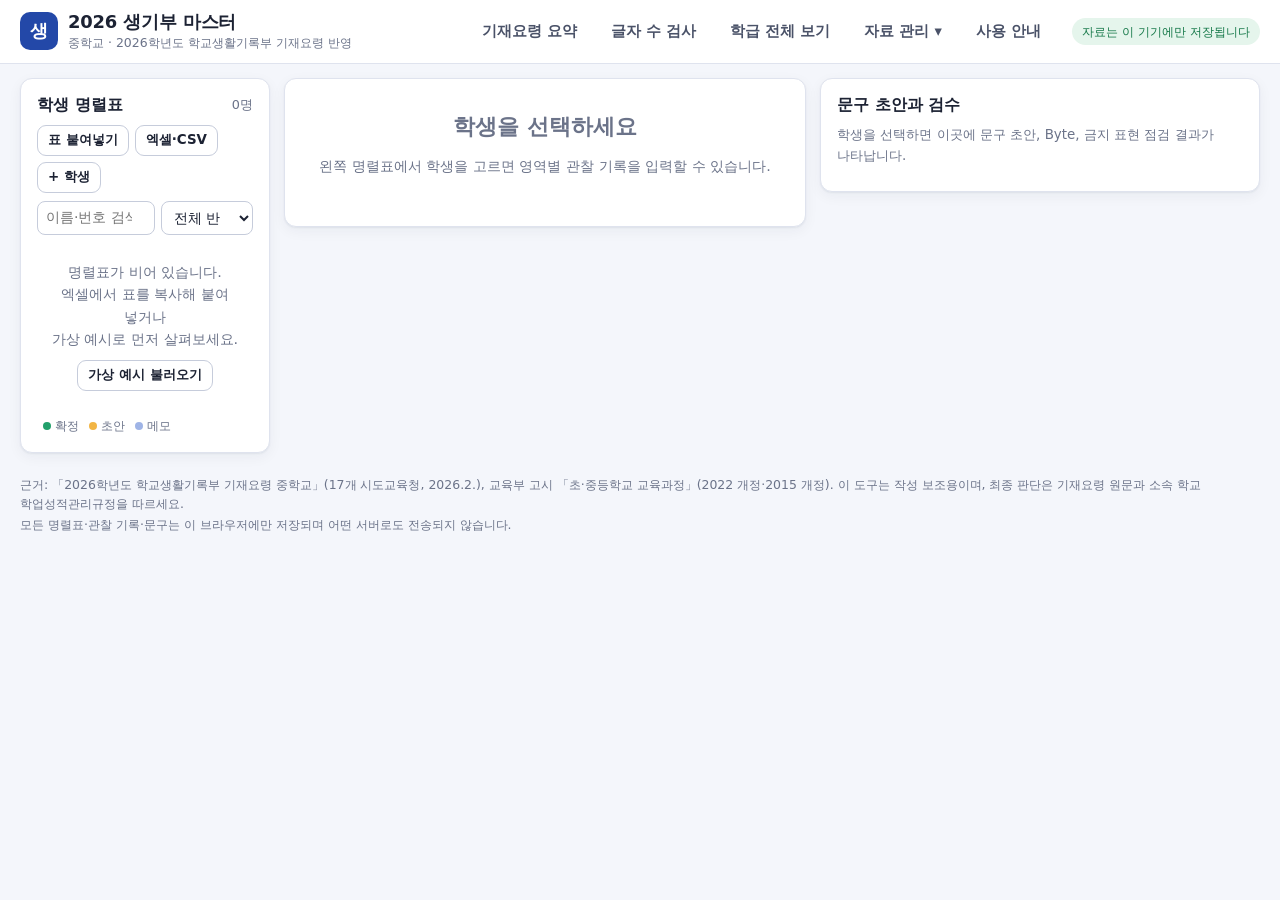
==== school-record/index.html @ bfdf7d40 "2026 생기부 마스터(중학교) 웹 앱 1차 구현 - 2026학년도 학교생활기록부 기재요령(중학교) 기반 규칙: 영역별 최대 글자 수,   나이스 Byte 계산(한글 3, 영문·숫" ====
<!DOCTYPE html>
<html lang="ko">
<head>
<meta charset="UTF-8">
<meta name="viewport" content="width=device-width, initial-scale=1">
<meta name="description" content="2026학년도 학교생활기록부 기재요령(중학교)과 2022 개정 교육과정을 반영한 생활기록부 작성 도우미. 모든 자료는 사용자의 브라우저에만 저장됩니다.">
<meta name="theme-color" content="#2348a8">
<title>2026 생기부 마스터 · 중학교</title>
<link rel="manifest" href="manifest.webmanifest">
<link rel="icon" href="icon.svg" type="image/svg+xml">
<link rel="apple-touch-icon" href="icon-192.png">
<link rel="stylesheet" href="app.css">
</head>
<body>
<a class="skip" href="#main">본문 바로가기</a>

<header class="topbar">
  <div class="brand">
    <span class="logo" aria-hidden="true">생</span>
    <div>
      <h1>2026 생기부 마스터</h1>
      <p>중학교 · 2026학년도 학교생활기록부 기재요령 반영</p>
    </div>
  </div>
  <nav class="top-actions" aria-label="도구">
    <button type="button" class="btn ghost" data-open="guide-dialog">기재요령 요약</button>
    <button type="button" class="btn ghost" data-open="count-dialog">글자 수 검사</button>
    <button type="button" class="btn ghost" id="bulk-toggle" aria-pressed="false">학급 전체 보기</button>
    <div class="menu">
      <button type="button" class="btn ghost" id="data-menu-btn" aria-haspopup="true" aria-expanded="false">자료 관리 ▾</button>
      <div class="menu-list" id="data-menu" hidden>
        <button type="button" id="backup-btn">백업 파일 저장(.json)</button>
        <button type="button" id="restore-btn">백업 파일 불러오기</button>
        <button type="button" id="demo-btn">가상 예시 불러오기</button>
        <hr>
        <button type="button" id="wipe-btn" class="danger">이 기기의 자료 모두 지우기</button>
      </div>
    </div>
    <button type="button" class="btn ghost" data-open="help-dialog">사용 안내</button>
  </nav>
  <div class="save-state" id="save-state" role="status" aria-live="polite">이 기기에만 저장됨</div>
</header>

<main id="main" class="layout">
  <!-- 명렬표 -->
  <aside class="panel roster" aria-labelledby="roster-title">
    <div class="panel-head">
      <h2 id="roster-title">학생 명렬표</h2>
      <span class="count" id="roster-count">0명</span>
    </div>
    <div class="roster-actions">
      <button type="button" class="btn small" id="paste-roster-btn">표 붙여넣기</button>
      <button type="button" class="btn small" id="file-roster-btn">엑셀·CSV</button>
      <button type="button" class="btn small" id="add-student-btn">+ 학생</button>
    </div>
    <div class="roster-filter">
      <label class="sr-only" for="roster-search">학생 검색</label>
      <input id="roster-search" type="search" placeholder="이름·번호 검색">
      <label class="sr-only" for="roster-class">반 선택</label>
      <select id="roster-class"><option value="">전체 반</option></select>
    </div>
    <ol class="student-list" id="student-list"></ol>
    <p class="legend"><span class="dot st-done"></span>확정 <span class="dot st-draft"></span>초안 <span class="dot st-memo"></span>메모</p>
  </aside>

  <!-- 작성 영역 -->
  <section class="panel work" id="work" aria-label="관찰 기록 작성"></section>

  <!-- 문구 -->
  <section class="panel output" id="output" aria-label="문구 초안과 검수"></section>

  <!-- 학급 전체 보기 -->
  <section class="panel bulk" id="bulk" aria-label="학급 전체 보기" hidden></section>
</main>

<footer class="foot">
  <p>근거: 「2026학년도 학교생활기록부 기재요령 중학교」(17개 시도교육청, 2026.2.), 교육부 고시 「초·중등학교 교육과정」(2022 개정·2015 개정). 이 도구는 작성 보조용이며, 최종 판단은 기재요령 원문과 소속 학교 학업성적관리규정을 따르세요.</p>
  <p>모든 명렬표·관찰 기록·문구는 이 브라우저에만 저장되며 어떤 서버로도 전송되지 않습니다.</p>
</footer>

<input type="file" id="file-input" accept=".xlsx,.csv,.txt" hidden>
<input type="file" id="restore-input" accept=".json,application/json" hidden>

<!-- 명렬표 가져오기 -->
<dialog id="roster-dialog" class="dialog wide" aria-labelledby="roster-dialog-title">
  <form method="dialog" class="dialog-body" id="roster-form">
    <h2 id="roster-dialog-title">명렬표 불러오기</h2>
    <div id="roster-paste-wrap">
      <p class="hint">엑셀이나 나이스에서 <b>학년·반·번호·이름</b> 열을 복사해 붙여 넣거나, 이름만 한 줄에 하나씩 입력하세요.</p>
      <label class="sr-only" for="roster-paste">명렬표 붙여넣기</label>
      <textarea id="roster-paste" rows="7" placeholder="2	1	1	김하늘&#10;2	1	2	이바다"></textarea>
    </div>
    <div id="sheet-pick-wrap" hidden>
      <label>워크시트 <select id="sheet-pick"></select></label>
    </div>
    <div id="roster-map" class="map-grid"></div>
    <div class="table-wrap"><table class="preview" id="roster-preview"></table></div>
    <label class="check"><input type="checkbox" id="roster-replace"> 기존 명렬표를 지우고 새로 불러오기 (체크하지 않으면 추가)</label>
    <p class="hint" id="roster-default-hint"></p>
    <div class="dialog-actions">
      <button type="button" class="btn" value="cancel" data-close>취소</button>
      <button type="button" class="btn primary" id="roster-apply">명렬표 적용</button>
    </div>
  </form>
</dialog>

<!-- 성취기준 선택 -->
<dialog id="std-dialog" class="dialog wide" aria-labelledby="std-dialog-title">
  <div class="dialog-body">
    <h2 id="std-dialog-title">성취기준 선택</h2>
    <p class="hint" id="std-source"></p>
    <label class="sr-only" for="std-search">성취기준 검색</label>
    <input id="std-search" type="search" placeholder="코드·내용 검색">
    <div class="std-list" id="std-list"></div>
    <details class="std-add">
      <summary>교육과정 문서에서 성취기준 붙여넣어 추가</summary>
      <p class="hint">교육과정 원문(국가교육과정정보센터 등)에서 성취기준 부분을 복사해 붙여 넣으면 <code>[코드] 내용</code> 형식을 찾아 이 과목에 추가합니다. 학교자율시간 과목도 같은 방법으로 넣을 수 있습니다.</p>
      <label class="sr-only" for="std-paste">성취기준 붙여넣기</label>
      <textarea id="std-paste" rows="5" placeholder="[9과01-01] …&#10;[9과01-02] …"></textarea>
      <div class="row-end"><span id="std-parse-result" class="hint"></span><button type="button" class="btn small" id="std-add-btn">추출해서 추가</button></div>
    </details>
    <div class="dialog-actions">
      <button type="button" class="btn primary" data-close>완료</button>
    </div>
  </div>
</dialog>

<!-- 최종 확인 체크리스트 -->
<dialog id="confirm-dialog" class="dialog" aria-labelledby="confirm-title">
  <div class="dialog-body">
    <h2 id="confirm-title">최종 확인</h2>
    <p class="hint">기재요령 p.19 「학교생활기록부 작성 시 유의사항」 4에 따라 확정 전에 확인하세요.</p>
    <ul class="checklist" id="confirm-list"></ul>
    <label class="check subtle"><input type="checkbox" id="confirm-skip"> 이번 작업 동안 다시 묻지 않기 (새로 고침하면 다시 물음)</label>
    <div class="dialog-actions">
      <button type="button" class="btn" data-close>취소</button>
      <button type="button" class="btn primary" id="confirm-ok" disabled>확정하기</button>
    </div>
  </div>
</dialog>

<!-- AI용 프롬프트 -->
<dialog id="prompt-dialog" class="dialog wide" aria-labelledby="prompt-title">
  <div class="dialog-body">
    <h2 id="prompt-title">AI 윤문 보조용 프롬프트</h2>
    <p class="notice warn">학생 이름과 반·번호는 ‘학생’으로 바꿨습니다. 그래도 외부 AI 서비스에 붙여 넣기 전에 개인정보가 남아 있지 않은지 직접 확인하세요. AI가 만든 문장은 그대로 입력할 수 없습니다(기재요령 p.19 유의사항 4-다).</p>
    <label class="sr-only" for="prompt-text">프롬프트</label>
    <textarea id="prompt-text" rows="16" readonly></textarea>
    <div class="dialog-actions">
      <button type="button" class="btn" data-close>닫기</button>
      <button type="button" class="btn primary" id="prompt-copy">프롬프트 복사</button>
    </div>
  </div>
</dialog>

<!-- 글자 수 검사 -->
<dialog id="count-dialog" class="dialog wide" aria-labelledby="count-title">
  <div class="dialog-body">
    <h2 id="count-title">글자 수 · 금지 표현 검사</h2>
    <p class="hint">완성한 문구를 붙여 넣으면 나이스 Byte(한글 3·영문/숫자/엔터 1)와 기재 금지 표현을 확인합니다.</p>
    <div class="count-row">
      <label>영역
        <select id="count-area"></select>
      </label>
    </div>
    <label class="sr-only" for="count-text">검사할 문구</label>
    <textarea id="count-text" rows="9" placeholder="여기에 문구를 붙여 넣으세요."></textarea>
    <div id="count-result"></div>
    <div class="dialog-actions">
      <button type="button" class="btn primary" data-close>닫기</button>
    </div>
  </div>
</dialog>

<!-- 기재요령 요약 -->
<dialog id="guide-dialog" class="dialog wide" aria-labelledby="guide-title">
  <div class="dialog-body">
    <h2 id="guide-title">2026학년도 기재요령 핵심 요약 (중학교)</h2>
    <div id="guide-body" class="guide-body"></div>
    <div class="dialog-actions">
      <button type="button" class="btn primary" data-close>닫기</button>
    </div>
  </div>
</dialog>

<!-- 사용 안내 -->
<dialog id="help-dialog" class="dialog wide" aria-labelledby="help-title">
  <div class="dialog-body">
    <h2 id="help-title">사용 안내</h2>
    <ol class="help-steps">
      <li><b>명렬표</b> — 엑셀·나이스에서 학년·반·번호·이름을 복사해 <em>표 붙여넣기</em> 하거나 .xlsx·.csv 파일을 고릅니다.</li>
      <li><b>영역 선택</b> — 교과 세특, 자율·자치활동(3학년은 자율활동), 동아리활동, 진로활동, 행동특성 및 종합의견 가운데 고릅니다. 학년에 따라 명칭과 교육과정(2022·2015 개정)이 자동으로 바뀝니다.</li>
      <li><b>관찰 기록</b> — 수업·활동에서 직접 본 장면, 학생의 구체적 행동, 변화를 적습니다. 여러 번 나누어 누가기록할 수 있습니다.</li>
      <li><b>특장점 키워드</b> — 관찰로 확인한 특장점만 고릅니다. 키워드는 평가 문장으로 바뀝니다.</li>
      <li><b>문구 만들기</b> — 앱 안에서 관찰 기록을 문장으로 조합합니다(외부 전송 없음). 기록에 없는 내용은 만들지 않습니다.</li>
      <li><b>검수·확정</b> — Byte, 금지 표현, 이름 포함 여부를 확인하고 고친 뒤 체크리스트를 거쳐 확정합니다.</li>
      <li><b>내보내기</b> — <em>학급 전체 보기</em>에서 확정 문구를 복사하거나 CSV·TXT로 저장해 나이스에 입력합니다.</li>
    </ol>
    <h3>자료 보관</h3>
    <ul>
      <li>자료는 이 브라우저(기기)에만 저장됩니다. 다른 기기에서 이어 쓰려면 <em>자료 관리 → 백업 파일 저장</em>으로 파일을 옮긴 뒤 불러오세요.</li>
      <li>공용 컴퓨터에서는 작업 후 백업 파일을 저장하고 <em>이 기기의 자료 모두 지우기</em>를 누르세요.</li>
      <li>브라우저의 방문 기록·사이트 데이터를 지우면 저장 자료도 지워집니다. 정기적으로 백업하세요.</li>
    </ul>
    <h3>홈 화면에 추가</h3>
    <ul>
      <li>갤럭시·Chrome: 오른쪽 위 메뉴(⋮) → <em>홈 화면에 추가</em> 또는 <em>앱 설치</em></li>
      <li>아이폰·Safari: 공유 버튼 → <em>홈 화면에 추가</em></li>
    </ul>
    <div class="dialog-actions">
      <button type="button" class="btn primary" data-close>확인</button>
    </div>
  </div>
</dialog>

<div class="toast" id="toast" role="status" aria-live="polite" hidden></div>

<script src="rules.js"></script>
<script src="korean.js"></script>
<script src="compose.js"></script>
<script src="standards.js"></script>
<script src="standards-data.js"></script>
<script src="xlsx-lite.js"></script>
<script src="app.js"></script>
</body>
</html>
---- school-record/app.css ----
:root {
  --bg: #f4f6fb;
  --surface: #ffffff;
  --surface-2: #f7f8fc;
  --line: #dfe3ee;
  --line-strong: #c6ccdb;
  --text: #1c2233;
  --text-2: #4a5268;
  --muted: #6b7389;
  --primary: #2348a8;
  --primary-2: #e8eefc;
  --primary-ink: #ffffff;
  --ok: #17794a;
  --ok-bg: #e5f5ec;
  --warn: #9a5b00;
  --warn-bg: #fff3dc;
  --err: #b42318;
  --err-bg: #fdeceb;
  --info: #31588f;
  --info-bg: #eaf1fb;
  --radius: 12px;
  --shadow: 0 1px 2px rgba(20, 30, 60, 0.06), 0 4px 14px rgba(20, 30, 60, 0.05);
  --font: "Pretendard", "Apple SD Gothic Neo", "Malgun Gothic", "맑은 고딕", "Noto Sans KR", system-ui, sans-serif;
}
* { box-sizing: border-box; }
html { font-size: 16px; }
body { margin: 0; font-family: var(--font); color: var(--text); background: var(--bg); line-height: 1.55; word-break: keep-all; }
button, input, select, textarea { font: inherit; color: inherit; }
h1, h2, h3, h4 { margin: 0; line-height: 1.3; }
.sr-only { position: absolute; width: 1px; height: 1px; overflow: hidden; clip: rect(0 0 0 0); white-space: nowrap; }
.skip { position: absolute; left: -999px; top: 0; background: var(--primary); color: #fff; padding: 8px 12px; z-index: 10; }
.skip:focus { left: 8px; }
:focus-visible { outline: 3px solid #7aa2ff; outline-offset: 2px; }
[hidden] { display: none !important; }

/* ---------- 상단 ---------- */
.topbar { position: sticky; top: 0; z-index: 5; display: flex; align-items: center; gap: 16px; flex-wrap: wrap; padding: 10px 20px; background: var(--surface); border-bottom: 1px solid var(--line); }
.brand { display: flex; align-items: center; gap: 10px; margin-right: auto; }
.logo { display: grid; place-items: center; width: 38px; height: 38px; border-radius: 10px; background: var(--primary); color: #fff; font-weight: 800; font-size: 1.15rem; }
.brand h1 { font-size: 1.12rem; letter-spacing: -0.01em; }
.brand p { margin: 0; font-size: 0.78rem; color: var(--muted); }
.top-actions { display: flex; flex-wrap: wrap; gap: 4px; align-items: center; }
.save-state { font-size: 0.78rem; color: var(--ok); background: var(--ok-bg); padding: 4px 10px; border-radius: 999px; white-space: nowrap; }
.save-state.pending { color: var(--warn); background: var(--warn-bg); }
.save-state.error { color: var(--err); background: var(--err-bg); }

/* ---------- 버튼 ---------- */
.btn { white-space: nowrap; display: inline-flex; align-items: center; justify-content: center; gap: 6px; min-height: 36px; padding: 6px 14px; border-radius: 9px; border: 1px solid var(--line-strong); background: var(--surface); cursor: pointer; font-size: 0.92rem; font-weight: 600; color: var(--text); }
.btn:hover { background: var(--surface-2); }
.btn.primary { background: var(--primary); border-color: var(--primary); color: var(--primary-ink); }
.btn.primary:hover { background: #1c3c8f; }
.btn.ghost { border-color: transparent; background: transparent; color: var(--text-2); }
.btn.ghost:hover, .btn.ghost[aria-pressed="true"] { background: var(--primary-2); color: var(--primary); }
.btn.small { min-height: 30px; padding: 4px 10px; font-size: 0.84rem; }
.btn.danger { color: var(--err); border-color: #f1b8b2; }
.btn:disabled { opacity: 0.45; cursor: not-allowed; }
.link-btn { border: 0; background: none; color: var(--primary); cursor: pointer; padding: 0; font-weight: 600; font-size: 0.86rem; }
.icon-btn { border: 0; background: none; color: var(--muted); cursor: pointer; padding: 4px 6px; border-radius: 6px; font-size: 0.85rem; }
.icon-btn:hover { background: var(--err-bg); color: var(--err); }

.menu { position: relative; }
.menu-list { position: absolute; right: 0; top: calc(100% + 4px); min-width: 230px; background: var(--surface); border: 1px solid var(--line); border-radius: 10px; box-shadow: var(--shadow); padding: 6px; z-index: 20; }
.menu-list button { display: block; width: 100%; text-align: left; border: 0; background: none; padding: 9px 10px; border-radius: 7px; cursor: pointer; font-size: 0.9rem; }
.menu-list button:hover { background: var(--surface-2); }
.menu-list .danger { color: var(--err); }
.menu-list hr { border: 0; border-top: 1px solid var(--line); margin: 4px 0; }

/* ---------- 레이아웃 ---------- */
.layout { display: grid; grid-template-columns: 250px minmax(0, 1fr) minmax(0, 440px); gap: 14px; padding: 14px 20px; max-width: 1600px; margin: 0 auto; align-items: start; }
.layout.bulk-mode { grid-template-columns: 250px minmax(0, 1fr); }
.layout.bulk-mode .work, .layout.bulk-mode .output { display: none; }
.panel { background: var(--surface); border: 1px solid var(--line); border-radius: var(--radius); box-shadow: var(--shadow); padding: 16px; min-width: 0; }
.panel-head { display: flex; align-items: center; justify-content: space-between; gap: 8px; margin-bottom: 10px; }
.panel-head h2 { font-size: 1rem; }
.count { font-size: 0.8rem; color: var(--muted); }

/* ---------- 명렬표 ---------- */
.roster { position: sticky; top: 74px; max-height: calc(100vh - 90px); display: flex; flex-direction: column; }
.roster-actions { display: flex; flex-wrap: wrap; gap: 6px; margin-bottom: 8px; }
.roster-filter { display: grid; grid-template-columns: 1fr 92px; gap: 6px; margin-bottom: 8px; }
.roster-filter input, .roster-filter select { min-width: 0; width: 100%; min-height: 34px; border: 1px solid var(--line-strong); border-radius: 8px; padding: 4px 8px; background: #fff; font-size: 0.88rem; }
.student-list { list-style: none; margin: 0; padding: 0; overflow-y: auto; flex: 1; min-height: 120px; }
.student-list li { margin: 0; }
.student-btn { display: grid; grid-template-columns: 52px 1fr auto; align-items: center; gap: 6px; width: 100%; padding: 7px 8px; border: 0; border-radius: 8px; background: none; cursor: pointer; text-align: left; font-size: 0.92rem; }
.student-btn:hover { background: var(--surface-2); }
.student-btn[aria-current="true"] { background: var(--primary-2); color: var(--primary); font-weight: 700; }
.student-btn .no { color: var(--muted); font-size: 0.78rem; font-variant-numeric: tabular-nums; }
.dots { display: inline-flex; gap: 3px; }
.dot { display: inline-block; width: 8px; height: 8px; border-radius: 50%; background: #e3e6ee; }
.dot.st-memo { background: #9fb4e6; }
.dot.st-draft { background: #f2b544; }
.dot.st-done { background: #22a06b; }
.legend { margin: 8px 0 0; font-size: 0.74rem; color: var(--muted); display: flex; gap: 4px; align-items: center; flex-wrap: wrap; }
.legend .dot { margin-left: 6px; }
.empty { text-align: center; color: var(--muted); font-size: 0.9rem; padding: 18px 6px; }
.empty .btn { margin-top: 10px; }

/* ---------- 작성 영역 ---------- */
.student-head { display: flex; align-items: baseline; gap: 10px; flex-wrap: wrap; margin-bottom: 12px; }
.student-head h2 { font-size: 1.2rem; }
.badge { display: inline-flex; align-items: center; padding: 2px 9px; border-radius: 999px; font-size: 0.76rem; font-weight: 700; background: var(--primary-2); color: var(--primary); }
.badge.alt { background: #f1ecfb; color: #5b3aa8; }
.tabs { display: flex; gap: 4px; flex-wrap: wrap; border-bottom: 1px solid var(--line); margin-bottom: 14px; }
.tab { border: 0; background: none; padding: 9px 12px 10px; font-weight: 700; color: var(--muted); cursor: pointer; border-bottom: 3px solid transparent; font-size: 0.93rem; }
.tab[aria-selected="true"] { color: var(--primary); border-bottom-color: var(--primary); }
.tab .lim { font-weight: 500; font-size: 0.74rem; color: var(--muted); margin-left: 3px; }

.guide-box { background: var(--info-bg); border-radius: 10px; padding: 8px 12px; margin-bottom: 14px; font-size: 0.86rem; color: #213a63; }
.guide-box summary { cursor: pointer; font-weight: 700; }
.guide-box ul { margin: 6px 0 2px; padding-left: 18px; }
.guide-box li { margin: 2px 0; }

.field-row { display: grid; grid-template-columns: repeat(auto-fit, minmax(170px, 1fr)); gap: 10px; margin-bottom: 12px; }
label.field { display: flex; flex-direction: column; gap: 4px; font-size: 0.84rem; font-weight: 700; color: var(--text-2); }
label.field input, label.field select, label.field textarea, .entry textarea, .entry input { border: 1px solid var(--line-strong); border-radius: 8px; padding: 7px 9px; background: #fff; font-weight: 400; font-size: 0.93rem; color: var(--text); width: 100%; }
textarea { resize: vertical; line-height: 1.6; }
.sub { font-weight: 400; color: var(--muted); font-size: 0.78rem; }

.section-title { display: flex; align-items: center; justify-content: space-between; margin: 18px 0 8px; gap: 8px; }
.section-title h3 { font-size: 0.98rem; }
.chips { display: flex; flex-wrap: wrap; gap: 6px; }
.chip { display: inline-flex; align-items: center; gap: 4px; border: 1px solid var(--line-strong); border-radius: 999px; padding: 4px 11px; font-size: 0.84rem; background: #fff; cursor: pointer; }
.chip[aria-pressed="true"] { background: var(--primary); border-color: var(--primary); color: #fff; }
.chip.static { cursor: default; background: var(--surface-2); }
.chip .x { border: 0; background: none; cursor: pointer; color: inherit; padding: 0 0 0 2px; font-size: 0.9rem; }
.kw-group { margin-bottom: 8px; }
.kw-group h4 { font-size: 0.78rem; color: var(--muted); margin-bottom: 4px; font-weight: 700; }

.std-selected { display: flex; flex-direction: column; gap: 6px; margin-bottom: 8px; }
.std-item { background: var(--surface-2); border: 1px solid var(--line); border-radius: 8px; padding: 6px 10px; font-size: 0.86rem; display: flex; gap: 8px; align-items: flex-start; }
.std-item code, .std-row code { font-weight: 700; color: var(--primary); white-space: nowrap; font-family: inherit; }
.std-item .icon-btn { margin-left: auto; }

.entries { display: flex; flex-direction: column; gap: 10px; }
.entry { border: 1px solid var(--line); border-radius: 10px; padding: 10px 12px; background: var(--surface-2); }
.entry-head { display: flex; align-items: center; gap: 8px; margin-bottom: 6px; }
.entry-head b { font-size: 0.86rem; color: var(--primary); }
.entry-head input { width: 150px; padding: 4px 8px; font-size: 0.84rem; }
.entry-head .icon-btn { margin-left: auto; }
.entry label { display: block; font-size: 0.8rem; font-weight: 700; color: var(--text-2); margin: 6px 0 3px; }

.roles { display: flex; flex-direction: column; gap: 6px; }
.role-row { display: grid; grid-template-columns: 90px 90px 1fr 120px 120px auto; gap: 6px; align-items: center; }
.role-row input, .role-row select { border: 1px solid var(--line-strong); border-radius: 8px; padding: 5px 7px; font-size: 0.86rem; background: #fff; min-width: 0; }

.options { display: grid; grid-template-columns: repeat(auto-fit, minmax(150px, 1fr)); gap: 10px; margin-top: 16px; padding-top: 14px; border-top: 1px dashed var(--line-strong); }
.actions-row { display: flex; flex-wrap: wrap; gap: 8px; margin-top: 12px; }
.notice { border-radius: 9px; padding: 9px 12px; font-size: 0.86rem; margin: 8px 0; }
.notice.warn { background: var(--warn-bg); color: #6b4300; }
.notice.err { background: var(--err-bg); color: #8a1c12; }
.notice.info { background: var(--info-bg); color: #213a63; }
.notice.ok { background: var(--ok-bg); color: #0f5a36; }

/* ---------- 문구 ---------- */
.output { position: sticky; top: 74px; max-height: calc(100vh - 90px); overflow-y: auto; }
.draft { border: 1px solid var(--line); border-radius: 10px; padding: 10px 12px; margin-bottom: 12px; background: #fff; }
.draft.final { border-color: #8fd3b0; background: #f6fcf8; }
.draft-head { display: flex; align-items: center; gap: 8px; margin-bottom: 6px; font-size: 0.84rem; color: var(--muted); }
.draft-head b { color: var(--text); font-size: 0.9rem; }
.draft-head .spacer { flex: 1; }
.draft textarea { width: 100%; border: 1px solid var(--line-strong); border-radius: 8px; padding: 8px 10px; font-size: 0.95rem; min-height: 120px; background: #fff; overflow: hidden; }
.meter { margin: 6px 0 4px; }
.meter-bar { height: 6px; border-radius: 4px; background: #e8ebf2; overflow: hidden; }
.meter-fill { height: 100%; background: var(--ok); border-radius: 4px; }
.meter-fill.near { background: #e0a21b; }
.meter-fill.over { background: var(--err); }
.meter-text { display: flex; flex-wrap: wrap; gap: 2px 10px; justify-content: space-between; font-size: 0.78rem; color: var(--muted); margin-top: 3px; font-variant-numeric: tabular-nums; }
.meter-text .over { color: var(--err); font-weight: 700; }
.issues { list-style: none; margin: 6px 0 0; padding: 0; display: flex; flex-direction: column; gap: 4px; }
.issues li { font-size: 0.8rem; border-radius: 7px; padding: 5px 8px; }
.issues .error { background: var(--err-bg); color: #8a1c12; }
.issues .warn { background: var(--warn-bg); color: #6b4300; }
.issues .info { background: var(--info-bg); color: #213a63; }
.issues .ok { background: var(--ok-bg); color: #0f5a36; }
.issues .basis { opacity: 0.75; font-size: 0.74rem; }
.issues mark { background: rgba(255, 255, 255, 0.7); padding: 0 2px; border-radius: 3px; color: inherit; font-weight: 700; }
.draft-actions { display: flex; gap: 6px; flex-wrap: wrap; margin-top: 8px; }

/* ---------- 학급 전체 ---------- */
.bulk-head { display: flex; align-items: center; gap: 10px; flex-wrap: wrap; margin-bottom: 12px; }
.bulk-head h2 { font-size: 1.1rem; margin-right: auto; }
.bulk-head select { min-height: 34px; border: 1px solid var(--line-strong); border-radius: 8px; padding: 4px 8px; background: #fff; }
.table-wrap { overflow-x: auto; }
table.grid { width: 100%; border-collapse: collapse; font-size: 0.88rem; }
table.grid th, table.grid td { border-bottom: 1px solid var(--line); padding: 8px 6px; text-align: left; vertical-align: top; }
table.grid th { white-space: nowrap; background: var(--surface-2); font-size: 0.8rem; color: var(--text-2); position: sticky; top: 0; }
table.grid td.num { white-space: nowrap; font-variant-numeric: tabular-nums; color: var(--muted); }
table.grid td.text { min-width: 320px; white-space: pre-wrap; }
table.grid .state { font-size: 0.76rem; font-weight: 700; padding: 2px 7px; border-radius: 999px; white-space: nowrap; }
.state.st-done { background: var(--ok-bg); color: var(--ok); }
.state.st-draft { background: var(--warn-bg); color: var(--warn); }
.state.st-none { background: #eef0f5; color: var(--muted); }

/* ---------- 대화상자 ---------- */
.dialog { border: 0; border-radius: 14px; padding: 0; width: min(560px, calc(100vw - 24px)); box-shadow: 0 20px 60px rgba(10, 20, 50, 0.3); }
.dialog.wide { width: min(860px, calc(100vw - 24px)); }
.dialog::backdrop { background: rgba(15, 22, 40, 0.45); }
.dialog-body { padding: 20px 22px; max-height: calc(100vh - 40px); overflow-y: auto; }
.dialog-body h2 { font-size: 1.1rem; margin-bottom: 8px; }
.dialog-body h3 { font-size: 0.96rem; margin: 16px 0 6px; }
.dialog-body textarea, .dialog-body input[type="search"] { width: 100%; border: 1px solid var(--line-strong); border-radius: 8px; padding: 8px 10px; background: #fff; }
.dialog-actions { display: flex; justify-content: flex-end; gap: 8px; margin-top: 16px; }
.hint { color: var(--muted); font-size: 0.84rem; margin: 4px 0 8px; }
.check { display: flex; gap: 8px; align-items: flex-start; font-size: 0.88rem; margin: 10px 0 0; }
.check.subtle { color: var(--muted); font-size: 0.82rem; }
.checklist { list-style: none; padding: 0; margin: 8px 0; display: flex; flex-direction: column; gap: 8px; }
.checklist label { display: flex; gap: 10px; align-items: flex-start; padding: 9px 11px; border: 1px solid var(--line); border-radius: 9px; cursor: pointer; font-size: 0.9rem; }
.checklist input { margin-top: 3px; }
.map-grid { display: grid; grid-template-columns: repeat(4, minmax(0, 1fr)); gap: 8px; margin: 10px 0; }
.map-grid label { display: flex; flex-direction: column; font-size: 0.8rem; font-weight: 700; gap: 3px; }
.map-grid select { border: 1px solid var(--line-strong); border-radius: 7px; padding: 4px; }
table.preview { border-collapse: collapse; font-size: 0.82rem; width: 100%; }
table.preview td, table.preview th { border: 1px solid var(--line); padding: 4px 6px; }
table.preview th { background: var(--surface-2); }
.std-list { max-height: 46vh; overflow-y: auto; border: 1px solid var(--line); border-radius: 10px; margin-top: 8px; }
.std-domain { font-size: 0.82rem; font-weight: 800; color: var(--text-2); background: var(--surface-2); padding: 6px 10px; position: sticky; top: 0; }
.std-row { display: flex; gap: 10px; align-items: flex-start; padding: 8px 10px; border-top: 1px solid var(--line); font-size: 0.88rem; cursor: pointer; }
.std-row input { margin-top: 4px; }
.std-row .src { font-size: 0.72rem; color: var(--muted); }
.std-add { margin-top: 10px; }
.std-add summary { cursor: pointer; font-weight: 700; font-size: 0.9rem; color: var(--primary); }
.row-end { display: flex; justify-content: flex-end; align-items: center; gap: 10px; margin-top: 6px; }
.count-row { display: flex; gap: 10px; margin-bottom: 8px; }
.count-row select { border: 1px solid var(--line-strong); border-radius: 7px; padding: 5px; margin-left: 6px; }
.guide-body table { border-collapse: collapse; width: 100%; font-size: 0.86rem; margin: 6px 0 12px; }
.guide-body th, .guide-body td { border: 1px solid var(--line); padding: 6px 8px; text-align: left; vertical-align: top; }
.guide-body th { background: var(--surface-2); }
.guide-body ul { padding-left: 18px; font-size: 0.88rem; }
.guide-body li { margin: 3px 0; }
.help-steps li { margin: 6px 0; font-size: 0.92rem; }

.toast { position: fixed; left: 50%; bottom: 24px; transform: translateX(-50%); background: #1c2233; color: #fff; padding: 10px 18px; border-radius: 10px; font-size: 0.9rem; z-index: 50; box-shadow: var(--shadow); }

.foot { max-width: 1600px; margin: 0 auto; padding: 6px 20px 30px; color: var(--muted); font-size: 0.78rem; }
.foot p { margin: 2px 0; }

/* ---------- 반응형 ---------- */
@media (max-width: 1180px) {
  .layout { grid-template-columns: 230px minmax(0, 1fr); }
  .output { grid-column: 2; position: static; max-height: none; }
}
@media (max-width: 760px) {
  html { font-size: 15px; }
  .topbar { padding: 8px 12px; }
  .top-actions { width: 100%; overflow-x: auto; flex-wrap: nowrap; }
  .layout, .layout.bulk-mode { grid-template-columns: 1fr; padding: 10px; }
  .roster { position: static; max-height: 300px; }
  .output { grid-column: auto; }
  .role-row { grid-template-columns: 1fr 1fr; }
  .map-grid { grid-template-columns: repeat(2, minmax(0, 1fr)); }
}
@media print {
  .topbar, .roster, .work, .output, .foot { display: none !important; }
  .bulk { display: block !important; box-shadow: none; border: 0; }
}
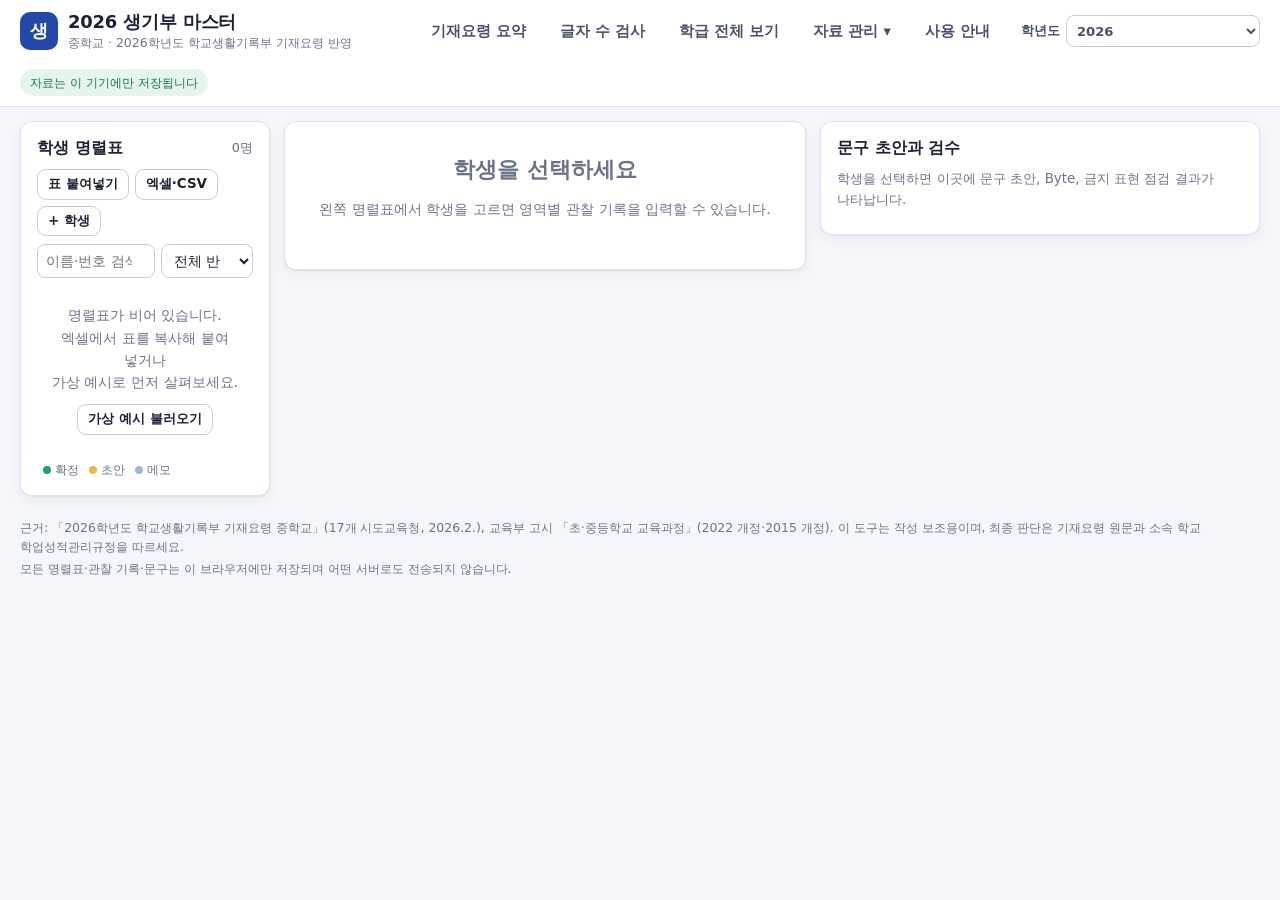
==== commit 81bd7e7a: "2022 개정 성취기준·성취수준 내장, 학년도 설정, 학교 창체 계획 기반 자율·진로 작성 지원 - 10개 교과(국어·사회·역사·도덕·수학·과학·영어·체육·음악·미술) 성취기준 4" ====
--- a/school-record/index.html
+++ b/school-record/index.html
@@ -31,6 +31,7 @@
       <div class="menu-list" id="data-menu" hidden>
         <button type="button" id="backup-btn">백업 파일 저장(.json)</button>
         <button type="button" id="restore-btn">백업 파일 불러오기</button>
+        <button type="button" data-open-plan="1">학교 창체 연간 계획 관리</button>
         <button type="button" id="demo-btn">가상 예시 불러오기</button>
         <hr>
         <button type="button" id="wipe-btn" class="danger">이 기기의 자료 모두 지우기</button>
@@ -38,6 +39,12 @@
     </div>
     <button type="button" class="btn ghost" data-open="help-dialog">사용 안내</button>
   </nav>
+  <label class="year-pick">학년도
+    <select id="year-select" aria-label="학년도">
+      <option value="2026">2026</option>
+      <option value="2027">2027 (3학년 2022 개정)</option>
+    </select>
+  </label>
   <div class="save-state" id="save-state" role="status" aria-live="polite">이 기기에만 저장됨</div>
 </header>
 
@@ -139,6 +146,32 @@
   </div>
 </dialog>
 
+<!-- 학교 창체 연간 계획 -->
+<dialog id="plan-dialog" class="dialog wide" aria-labelledby="plan-title">
+  <div class="dialog-body">
+    <h2 id="plan-title">학교 창의적 체험활동 연간 운영 계획</h2>
+    <p class="hint">학교교육계획에 따라 학교가 주최·주관한 활동만 특기사항에 입력할 수 있습니다(기재요령 p.76). 계획을 불러오면 자율·자치활동과 진로활동 화면에서 학생 학년에 맞는 활동을 날짜·시수와 함께 고를 수 있습니다. 계획은 이 기기에만 저장되며 백업 파일에 함께 들어갑니다.</p>
+    <details class="std-add" open>
+      <summary>CSV 불러오기 · 붙여넣기</summary>
+      <p class="hint">열 순서: <code>날짜, 교시, 활동명, 담당, 자율자치1, 자율자치2, 자율3, 동아리1, 동아리2, 동아리3, 봉사3, 진로1, 진로2, 진로3, 비고</code> — 시수 칸에 <code>1</code> 또는 봉사 시수를 괄호로 <code>1(1)</code>. 날짜는 <code>2026.03.04.</code>, <code>3/4</code>, 범위 <code>2026.06.09.-2026.06.11.</code> 모두 됩니다(1·2월은 다음 해로 계산).</p>
+      <label class="sr-only" for="plan-paste">계획 붙여넣기</label>
+      <textarea id="plan-paste" rows="5" placeholder="날짜,교시,활동명,담당,자율자치1,자율자치2,자율3,동아리1,동아리2,동아리3,봉사3,진로1,진로2,진로3,비고"></textarea>
+      <label class="check"><input type="checkbox" id="plan-replace" checked> 기존 계획을 지우고 새로 불러오기 (체크하지 않으면 추가)</label>
+      <div class="row-end"><span id="plan-result" class="hint"></span>
+        <button type="button" class="btn small" id="plan-template-btn">양식 내려받기</button>
+        <button type="button" class="btn small" id="plan-file-btn">CSV 파일 선택</button>
+        <button type="button" class="btn small primary" id="plan-import-btn">붙여넣은 내용 불러오기</button></div>
+      <input type="file" id="plan-file" accept=".csv,.txt" hidden>
+    </details>
+    <div class="panel-head" style="margin-top:12px"><h3 id="plan-count">0개 활동</h3><button type="button" class="btn small" id="plan-export-btn">CSV로 내보내기</button></div>
+    <p class="hint" id="plan-sum"></p>
+    <div class="table-wrap plan-table-wrap"><table class="grid" id="plan-table"></table></div>
+    <div class="dialog-actions">
+      <button type="button" class="btn primary" data-close>닫기</button>
+    </div>
+  </div>
+</dialog>
+
 <!-- AI용 프롬프트 -->
 <dialog id="prompt-dialog" class="dialog wide" aria-labelledby="prompt-title">
   <div class="dialog-body">
@@ -190,6 +223,9 @@
     <ol class="help-steps">
       <li><b>명렬표</b> — 엑셀·나이스에서 학년·반·번호·이름을 복사해 <em>표 붙여넣기</em> 하거나 .xlsx·.csv 파일을 고릅니다.</li>
       <li><b>영역 선택</b> — 교과 세특, 자율·자치활동(3학년은 자율활동), 동아리활동, 진로활동, 행동특성 및 종합의견 가운데 고릅니다. 학년에 따라 명칭과 교육과정(2022·2015 개정)이 자동으로 바뀝니다.</li>
+      <li><b>학년도</b> — 오른쪽 위에서 2026·2027학년도를 고릅니다. 2026학년도는 중1·2가 2022 개정, 중3이 2015 개정이고, 2027학년도부터는 3학년도 2022 개정(자율·자치활동, 2022 개정 성취기준)으로 바뀝니다.</li>
+      <li><b>성취기준·성취수준</b> — 교과 세특에서 과목을 고르고 <em>성취기준 선택</em>을 누르면 2022 개정 성취기준(국어·사회·역사·도덕·수학·과학·영어·체육·음악·미술)이 나옵니다. 고른 성취기준마다 관찰한 성취수준(A~E 또는 A~C)을 고르면 원문 설명을 참고로 보여 줍니다. 이 설명은 문구에 그대로 넣지 않습니다.</li>
+      <li><b>학교 창체 계획</b> — <em>자료 관리 → 학교 창체 연간 계획 관리</em>에서 CSV를 불러오면, 자율·자치활동과 진로활동 화면에 학생 학년에 해당하는 계획 활동이 날짜·시수와 함께 나옵니다. 활동을 고르면 정량 기록 문장(예: 정부반장선거(2026.03.11.)에 참여함.)을 만들 수 있고, <em>관찰 추가</em>를 누르면 그 활동이 관찰 기록 장면으로 들어갑니다. <em>이 반 전체에 같은 선택 적용</em>으로 반 학생 모두에게 같은 활동 선택을 줄 수 있습니다.</li>
       <li><b>관찰 기록</b> — 수업·활동에서 직접 본 장면, 학생의 구체적 행동, 변화를 적습니다. 여러 번 나누어 누가기록할 수 있습니다.</li>
       <li><b>특장점 키워드</b> — 관찰로 확인한 특장점만 고릅니다. 키워드는 평가 문장으로 바뀝니다.</li>
       <li><b>문구 만들기</b> — 앱 안에서 관찰 기록을 문장으로 조합합니다(외부 전송 없음). 기록에 없는 내용은 만들지 않습니다.</li>
--- a/school-record/app.css
+++ b/school-record/app.css
@@ -150,6 +150,29 @@
 .notice.err { background: var(--err-bg); color: #8a1c12; }
 .notice.info { background: var(--info-bg); color: #213a63; }
 .notice.ok { background: var(--ok-bg); color: #0f5a36; }
+
+/* ---------- 학년도·성취수준·창체 계획 ---------- */
+.year-pick { display: inline-flex; align-items: center; gap: 6px; font-size: 0.82rem; font-weight: 700; color: var(--text-2); }
+.year-pick select { min-height: 32px; border: 1px solid var(--line-strong); border-radius: 8px; padding: 3px 6px; background: #fff; font-weight: 600; }
+.muted { color: var(--muted); font-size: 0.8rem; }
+.std-main { flex: 1; min-width: 0; }
+.lv-row { display: flex; flex-wrap: wrap; gap: 6px 10px; align-items: baseline; margin-top: 6px; font-size: 0.82rem; }
+.lv-row label { font-weight: 700; color: var(--text-2); white-space: nowrap; }
+.lv-row select { border: 1px solid var(--line-strong); border-radius: 6px; padding: 2px 4px; margin-left: 4px; background: #fff; }
+.lv-text { flex: 1; min-width: 220px; background: #fff; border: 1px dashed var(--line-strong); border-radius: 7px; padding: 4px 8px; color: var(--text-2); }
+.lv-text b { color: var(--primary); margin-right: 4px; }
+.plan-list { max-height: 260px; overflow-y: auto; border: 1px solid var(--line); border-radius: 10px; background: var(--surface-2); }
+.plan-row { display: flex; align-items: center; gap: 8px; padding: 6px 10px; border-top: 1px solid var(--line); font-size: 0.86rem; }
+.plan-row:first-child { border-top: 0; }
+.plan-row label { display: flex; align-items: center; gap: 8px; flex: 1; min-width: 0; cursor: pointer; }
+.plan-row .pd { color: var(--muted); font-variant-numeric: tabular-nums; white-space: nowrap; font-size: 0.8rem; }
+.plan-row .pt { flex: 1; min-width: 0; }
+.plan-row .ph { color: var(--primary); font-size: 0.78rem; white-space: nowrap; }
+.plan-tools { display: flex; flex-wrap: wrap; gap: 6px 8px; align-items: center; margin-top: 8px; }
+.plan-tools .check { margin: 0; }
+.plan-table-wrap { max-height: 46vh; overflow-y: auto; border: 1px solid var(--line); border-radius: 10px; }
+#plan-table td, #plan-table th { font-size: 0.8rem; padding: 5px 6px; text-align: center; }
+#plan-table td:nth-child(3) { text-align: left; min-width: 180px; }
 
 /* ---------- 문구 ---------- */
 .output { position: sticky; top: 74px; max-height: calc(100vh - 90px); overflow-y: auto; }
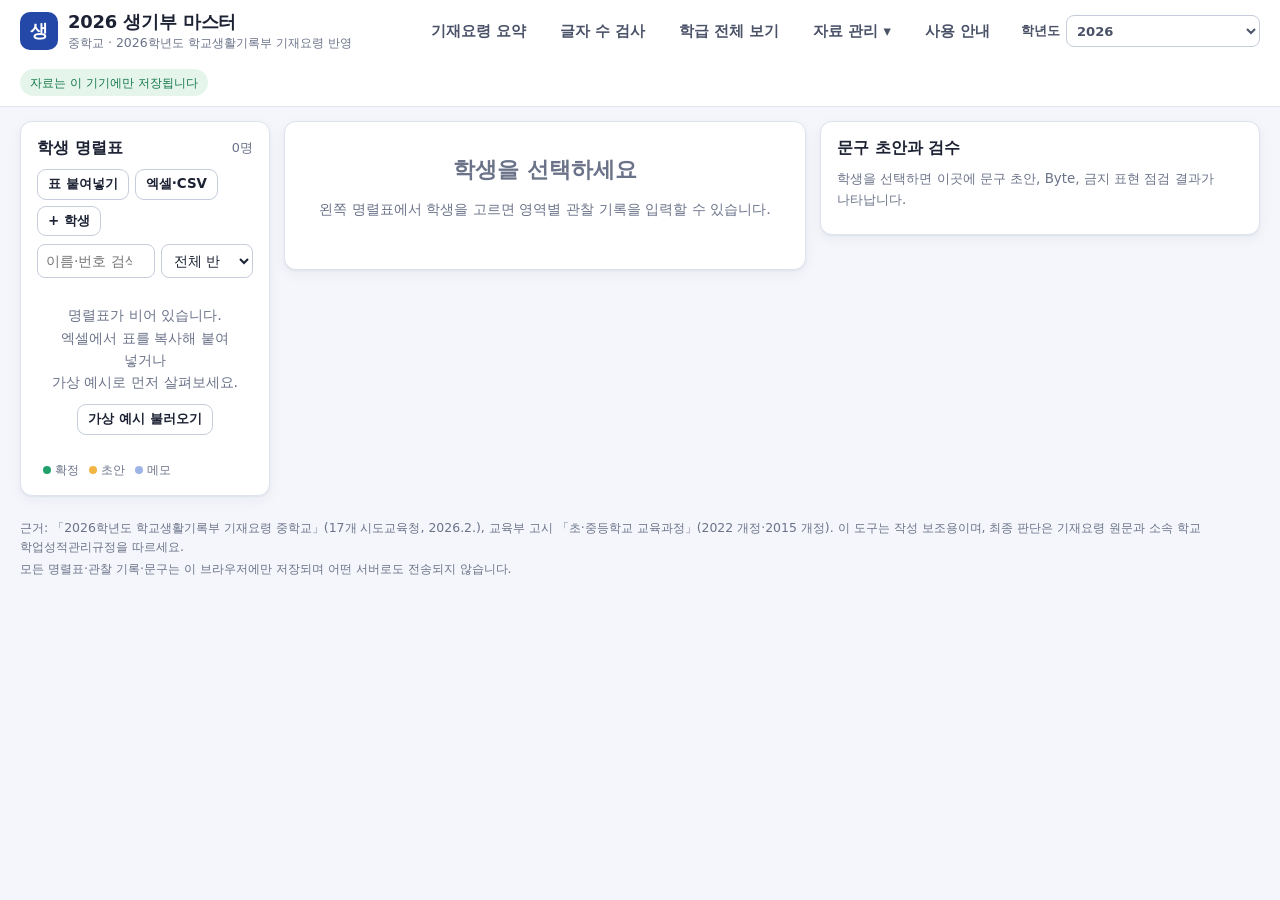
==== commit d2762fec: "학교생활기록부 연수자료 반영: 검수 강화, 학사 일정·임원 재임기간, 진로희망, 학급 점검 - 검수: 명사형 어미 종결·특수문자/번호(기재요령 p.30), 영문 사용(p.28), " ====
--- a/school-record/index.html
+++ b/school-record/index.html
@@ -149,7 +149,11 @@
 <!-- 학교 창체 연간 계획 -->
 <dialog id="plan-dialog" class="dialog wide" aria-labelledby="plan-title">
   <div class="dialog-body">
-    <h2 id="plan-title">학교 창의적 체험활동 연간 운영 계획</h2>
+    <h2 id="plan-title">학교 학사 일정 · 창의적 체험활동 연간 운영 계획</h2>
+    <h3>학사 일정 <span class="sub">임원 재임기간 자동 채우기와 학급 점검에 씀 (기재요령 p.78)</span></h3>
+    <div class="school-grid" id="school-grid"></div>
+    <div class="row-end"><span id="school-result" class="hint"></span><button type="button" class="btn small" id="school-guess-btn">창체 계획에서 개학일·졸업일 찾기</button></div>
+    <h3>창의적 체험활동 연간 운영 계획</h3>
     <p class="hint">학교교육계획에 따라 학교가 주최·주관한 활동만 특기사항에 입력할 수 있습니다(기재요령 p.76). 계획을 불러오면 자율·자치활동과 진로활동 화면에서 학생 학년에 맞는 활동을 날짜·시수와 함께 고를 수 있습니다. 계획은 이 기기에만 저장되며 백업 파일에 함께 들어갑니다.</p>
     <details class="std-add" open>
       <summary>CSV 불러오기 · 붙여넣기</summary>
@@ -230,7 +234,8 @@
       <li><b>특장점 키워드</b> — 관찰로 확인한 특장점만 고릅니다. 키워드는 평가 문장으로 바뀝니다.</li>
       <li><b>문구 만들기</b> — 앱 안에서 관찰 기록을 문장으로 조합합니다(외부 전송 없음). 기록에 없는 내용은 만들지 않습니다.</li>
       <li><b>검수·확정</b> — Byte, 금지 표현, 이름 포함 여부를 확인하고 고친 뒤 체크리스트를 거쳐 확정합니다.</li>
-      <li><b>내보내기</b> — <em>학급 전체 보기</em>에서 확정 문구를 복사하거나 CSV·TXT로 저장해 나이스에 입력합니다.</li>
+      <li><b>학사 일정</b> — <em>자료 관리 → 학교 창체 연간 계획 관리</em>에서 1학기 종료일, 2학기 시작일, 졸업일 등을 넣으면 임원(자율·자치, 동아리·학교스포츠클럽) 재임기간이 ‘1학기 학급 부반장(2026.03.01.-2026.08.17.)’ 형식으로 자동 채워집니다. 창체 계획에 개학식·졸업식이 있으면 찾아서 넣어 줍니다.</li>
+      <li><b>내보내기·학급 점검</b> — <em>학급 전체 보기</em>에서 확정 문구를 복사하거나 CSV·TXT로 저장해 나이스에 입력합니다. 아래 <em>학급 점검</em>표에서 모든 학생 입력 여부, 진로희망 입력, 임원 재임기간, 교과 세특 입력 비율(학교 기준), 기재 불가 표현, 명사형 종결·특수문자를 한 번에 확인합니다.</li>
     </ol>
     <h3>자료 보관</h3>
     <ul>
--- a/school-record/app.css
+++ b/school-record/app.css
@@ -161,6 +161,12 @@
 .lv-row select { border: 1px solid var(--line-strong); border-radius: 6px; padding: 2px 4px; margin-left: 4px; background: #fff; }
 .lv-text { flex: 1; min-width: 220px; background: #fff; border: 1px dashed var(--line-strong); border-radius: 7px; padding: 4px 8px; color: var(--text-2); }
 .lv-text b { color: var(--primary); margin-right: 4px; }
+.school-grid { display: grid; grid-template-columns: repeat(3, minmax(0, 1fr)); gap: 8px 10px; margin: 6px 0; }
+.school-grid input { border: 1px solid var(--line-strong); border-radius: 8px; padding: 6px 8px; font-weight: 400; background: #fff; }
+@media (max-width: 760px) { .school-grid { grid-template-columns: 1fr 1fr; } }
+.check-table td:first-child { min-width: 260px; }
+.check-table .ok { color: var(--ok); font-weight: 700; }
+.check-table .ng { color: var(--warn); font-weight: 700; }
 .plan-list { max-height: 260px; overflow-y: auto; border: 1px solid var(--line); border-radius: 10px; background: var(--surface-2); }
 .plan-row { display: flex; align-items: center; gap: 8px; padding: 6px 10px; border-top: 1px solid var(--line); font-size: 0.86rem; }
 .plan-row:first-child { border-top: 0; }
